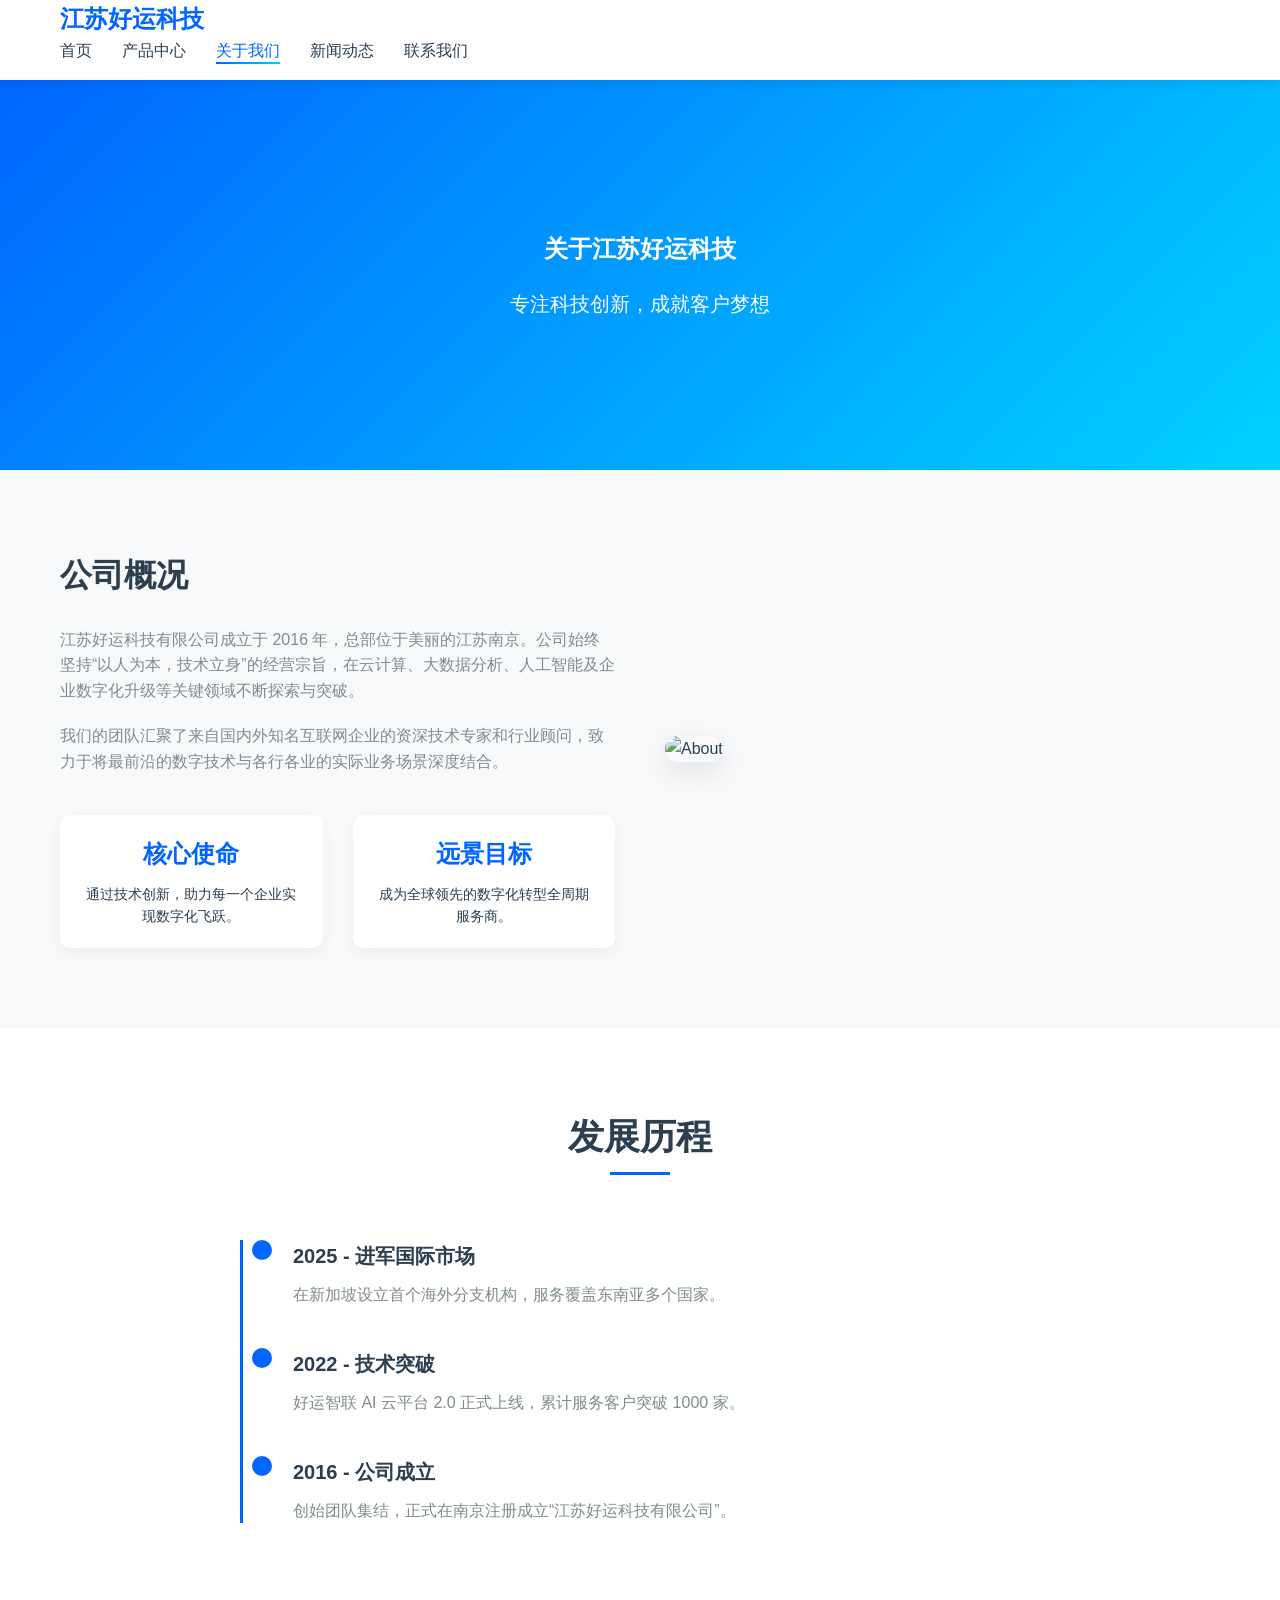
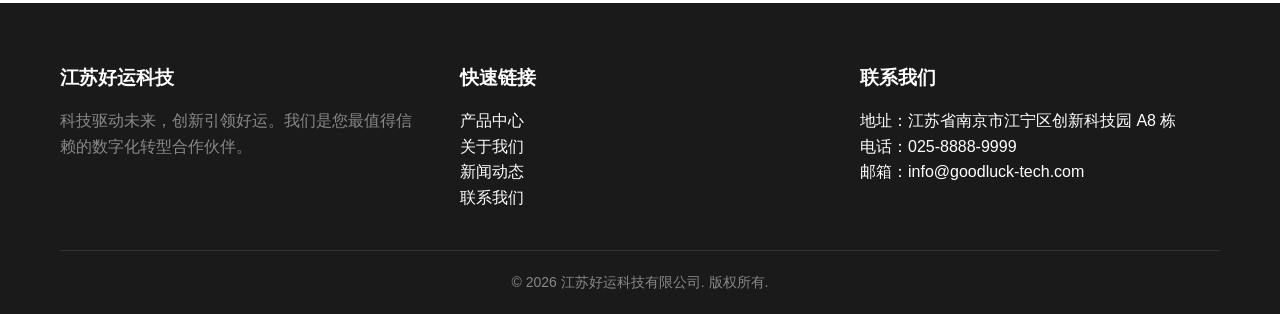
==== about.html @ 2116ad62 "init commit" ====
<!DOCTYPE html>
<html lang="zh-CN">
<head>
    <meta charset="UTF-8">
    <meta name="viewport" content="width=device-width, initial-scale=1.0">
    <title>关于我们 - 江苏好运科技有限公司</title>
    <link rel="stylesheet" href="css/style.css">
    <link rel="stylesheet" href="https://cdnjs.cloudflare.com/ajax/libs/font-awesome/6.0.0/css/all.min.css">
</head>
<body>
    <header>
        <div class="container nav">
            <a href="index.html" class="logo">江苏好运科技</a>
            <ul class="nav-links">
                <li><a href="index.html">首页</a></li>
                <li><a href="products.html">产品中心</a></li>
                <li><a href="about.html" class="active">关于我们</a></li>
                <li><a href="news.html">新闻动态</a></li>
                <li><a href="contact.html">联系我们</a></li>
            </ul>
        </div>
    </header>

    <main>
        <section class="banner-section" style="padding: 150px 0; background: var(--gradient-primary);">
            <div class="container">
                <h1>关于江苏好运科技</h1>
                <p style="margin-top: 20px; font-size: 20px;">专注科技创新，成就客户梦想</p>
            </div>
        </section>

        <section class="section">
            <div class="container">
                <div style="display: flex; align-items: center; gap: 50px;">
                    <div style="flex: 1;">
                        <h2 style="font-size: 32px; margin-bottom: 25px;">公司概况</h2>
                        <p style="color: var(--text-light); margin-bottom: 20px;">
                            江苏好运科技有限公司成立于 2016 年，总部位于美丽的江苏南京。公司始终坚持“以人为本，技术立身”的经营宗旨，在云计算、大数据分析、人工智能及企业数字化升级等关键领域不断探索与突破。
                        </p>
                        <p style="color: var(--text-light); margin-bottom: 20px;">
                            我们的团队汇聚了来自国内外知名互联网企业的资深技术专家和行业顾问，致力于将最前沿的数字技术与各行各业的实际业务场景深度结合。
                        </p>
                        <div style="display: flex; gap: 30px; margin-top: 40px;">
                            <div style="text-align: center; background: white; padding: 20px; border-radius: 10px; box-shadow: 0 5px 15px rgba(0,0,0,0.05); flex: 1;">
                                <h3 style="color: var(--primary-color); font-size: 24px;">核心使命</h3>
                                <p style="font-size: 14px; margin-top: 10px;">通过技术创新，助力每一个企业实现数字化飞跃。</p>
                            </div>
                            <div style="text-align: center; background: white; padding: 20px; border-radius: 10px; box-shadow: 0 5px 15px rgba(0,0,0,0.05); flex: 1;">
                                <h3 style="color: var(--primary-color); font-size: 24px;">远景目标</h3>
                                <p style="font-size: 14px; margin-top: 10px;">成为全球领先的数字化转型全周期服务商。</p>
                            </div>
                        </div>
                    </div>
                    <div style="flex: 1;">
                        <img src="https://images.unsplash.com/photo-1497366216548-37526070297c?auto=format&fit=crop&q=80&w=600" alt="About" style="width: 100%; border-radius: 20px; box-shadow: 0 10px 30px rgba(0,0,0,0.1);">
                    </div>
                </div>
            </div>
        </section>

        <section class="section" style="background: white;">
            <div class="container">
                <div class="section-title">
                    <h2>发展历程</h2>
                </div>
                <div style="max-width: 800px; margin: 0 auto; padding-left: 20px; border-left: 3px solid var(--primary-color);">
                    <div style="position: relative; margin-bottom: 40px; padding-left: 30px;">
                        <div style="position: absolute; left: -11px; top: 0; width: 20px; height: 20px; border-radius: 50%; background: var(--primary-color);"></div>
                        <h4 style="font-size: 20px;">2025 - 进军国际市场</h4>
                        <p style="color: var(--text-light); margin-top: 10px;">在新加坡设立首个海外分支机构，服务覆盖东南亚多个国家。</p>
                    </div>
                    <div style="position: relative; margin-bottom: 40px; padding-left: 30px;">
                        <div style="position: absolute; left: -11px; top: 0; width: 20px; height: 20px; border-radius: 50%; background: var(--primary-color);"></div>
                        <h4 style="font-size: 20px;">2022 - 技术突破</h4>
                        <p style="color: var(--text-light); margin-top: 10px;">好运智联 AI 云平台 2.0 正式上线，累计服务客户突破 1000 家。</p>
                    </div>
                    <div style="position: relative; padding-left: 30px;">
                        <div style="position: absolute; left: -11px; top: 0; width: 20px; height: 20px; border-radius: 50%; background: var(--primary-color);"></div>
                        <h4 style="font-size: 20px;">2016 - 公司成立</h4>
                        <p style="color: var(--text-light); margin-top: 10px;">创始团队集结，正式在南京注册成立“江苏好运科技有限公司”。</p>
                    </div>
                </div>
            </div>
        </section>
    </main>

    <footer>
        <div class="container">
            <div class="footer-grid">
                <div>
                    <h3>江苏好运科技</h3>
                    <p style="margin-top: 15px; color: #888;">科技驱动未来，创新引领好运。我们是您最值得信赖的数字化转型合作伙伴。</p>
                </div>
                <div>
                    <h3>快速链接</h3>
                    <ul style="margin-top: 15px;">
                        <li><a href="products.html">产品中心</a></li>
                        <li><a href="about.html">关于我们</a></li>
                        <li><a href="news.html">新闻动态</a></li>
                        <li><a href="contact.html">联系我们</a></li>
                    </ul>
                </div>
                <div>
                    <h3>联系我们</h3>
                    <ul style="margin-top: 15px;">
                        <li>地址：江苏省南京市江宁区创新科技园 A8 栋</li>
                        <li>电话：025-8888-9999</li>
                        <li>邮箱：info@goodluck-tech.com</li>
                    </ul>
                </div>
            </div>
            <div class="footer-bottom">
                <p>&copy; 2026 江苏好运科技有限公司. 版权所有.</p>
            </div>
        </div>
    </footer>
    <script src="js/main.js"></script>
</body>
</html>
---- css/style.css ----
:root {
    --primary-color: #0066ff;
    --secondary-color: #00d2ff;
    --accent-color: #f39c12;
    --text-dark: #2c3e50;
    --text-light: #7f8c8d;
    --bg-light: #f8f9fa;
    --white: #ffffff;
    --gradient-primary: linear-gradient(135deg, #0066ff 0%, #00d2ff 100%);
    --gradient-dark: linear-gradient(135deg, #1a2a6c 0%, #b21f1f 50%, #fdbb2d 100%);
}

* {
    margin: 0;
    padding: 0;
    box-sizing: border-box;
}

body {
    font-family: 'PingFang SC', 'Microsoft YaHei', sans-serif;
    line-height: 1.6;
    color: var(--text-dark);
    background-color: var(--bg-light);
    overflow-x: hidden;
}

a {
    text-decoration: none;
    color: inherit;
    transition: 0.3s;
}

ul {
    list-style: none;
}

.container {
    max-width: 1200px;
    margin: 0 auto;
    padding: 0 20px;
}

/* Header & Nav */
header {
    background: rgba(255, 255, 255, 0.95);
    backdrop-filter: blur(10px);
    height: 80px;
    position: sticky;
    top: 0;
    z-index: 1000;
    box-shadow: 0 2px 10px rgba(0,0,0,0.1);
}

nav {
    display: flex;
    justify-content: space-between;
    align-items: center;
    height: 100%;
}

.logo {
    font-size: 24px;
    font-weight: bold;
    color: var(--primary-color);
    display: flex;
    align-items: center;
}

.nav-links {
    display: flex;
    gap: 30px;
}

.nav-links a {
    font-size: 16px;
    font-weight: 500;
    position: relative;
    padding: 5px 0;
}

.nav-links a:hover, .nav-links a.active {
    color: var(--primary-color);
}

.nav-links a::after {
    content: '';
    position: absolute;
    bottom: 0;
    left: 0;
    width: 0;
    height: 2px;
    background: var(--gradient-primary);
    transition: 0.3s;
}

.nav-links a:hover::after, .nav-links a.active::after {
    width: 100%;
}

/* Slider Section */
.slider-container {
    width: 100%;
    height: 600px;
    position: relative;
    overflow: hidden;
    background: #000;
}

.slider-item {
    position: absolute;
    top: 0;
    left: 0;
    width: 100%;
    height: 100%;
    opacity: 0;
    transition: opacity 0.8s ease-in-out;
    display: flex;
    align-items: center;
    justify-content: center;
    background-size: cover;
    background-position: center;
}

.slider-item.active {
    opacity: 1;
}

.slider-overlay {
    position: absolute;
    top: 0;
    left: 0;
    width: 100%;
    height: 100%;
    background: rgba(0, 0, 0, 0.4);
}

.slider-content {
    position: relative;
    z-index: 10;
    text-align: center;
    color: var(--white);
    max-width: 800px;
    padding: 20px;
}

.slider-content h1 {
    font-size: 48px;
    margin-bottom: 20px;
    animation: fadeInUp 1s ease;
}

.slider-content p {
    font-size: 20px;
    margin-bottom: 30px;
    animation: fadeInUp 1s ease 0.2s;
    animation-fill-mode: both;
}

.btn-primary {
    display: inline-block;
    padding: 12px 35px;
    background: var(--gradient-primary);
    color: var(--white);
    border-radius: 30px;
    font-weight: bold;
    box-shadow: 0 4px 15px rgba(0,102,255,0.3);
}

/* Sections */
.section {
    padding: 80px 0;
}

.section-title {
    text-align: center;
    margin-bottom: 60px;
}

.section-title h2 {
    font-size: 36px;
    margin-bottom: 15px;
    position: relative;
    display: inline-block;
}

.section-title h2::after {
    content: '';
    position: absolute;
    bottom: -10px;
    left: 50%;
    transform: translateX(-50%);
    width: 60px;
    height: 3px;
    background: var(--primary-color);
}

/* Feature Cards */
.features-grid {
    display: grid;
    grid-template-columns: repeat(auto-fit, minmax(280px, 1fr));
    gap: 30px;
}

.feature-card {
    background: var(--white);
    padding: 40px;
    border-radius: 15px;
    text-align: center;
    transition: 0.3s;
    box-shadow: 0 5px 20px rgba(0,0,0,0.05);
}

.feature-card:hover {
    transform: translateY(-10px);
    box-shadow: 0 15px 30px rgba(0,0,0,0.1);
}

.feature-icon {
    font-size: 40px;
    margin-bottom: 20px;
    background: var(--gradient-primary);
    -webkit-background-clip: text;
    -webkit-text-fill-color: transparent;
}

/* Banner Section (Non-white) */
.banner-section {
    background: var(--gradient-primary);
    color: var(--white);
    text-align: center;
    padding: 100px 0;
}

/* Footer */
footer {
    background: #1a1a1a;
    color: #fff;
    padding: 60px 0 20px;
}

.footer-grid {
    display: grid;
    grid-template-columns: repeat(auto-fit, minmax(200px, 1fr));
    gap: 40px;
    margin-bottom: 40px;
}

.footer-bottom {
    text-align: center;
    border-top: 1px solid #333;
    padding-top: 20px;
    font-size: 14px;
    color: #888;
}

@keyframes fadeInUp {
    from {
        opacity: 0;
        transform: translateY(30px);
    }
    to {
        opacity: 1;
        transform: translateY(0);
    }
}

/* Responsive */
@media (max-width: 768px) {
    .slider-content h1 { font-size: 32px; }
    .nav-links { display: none; }
}
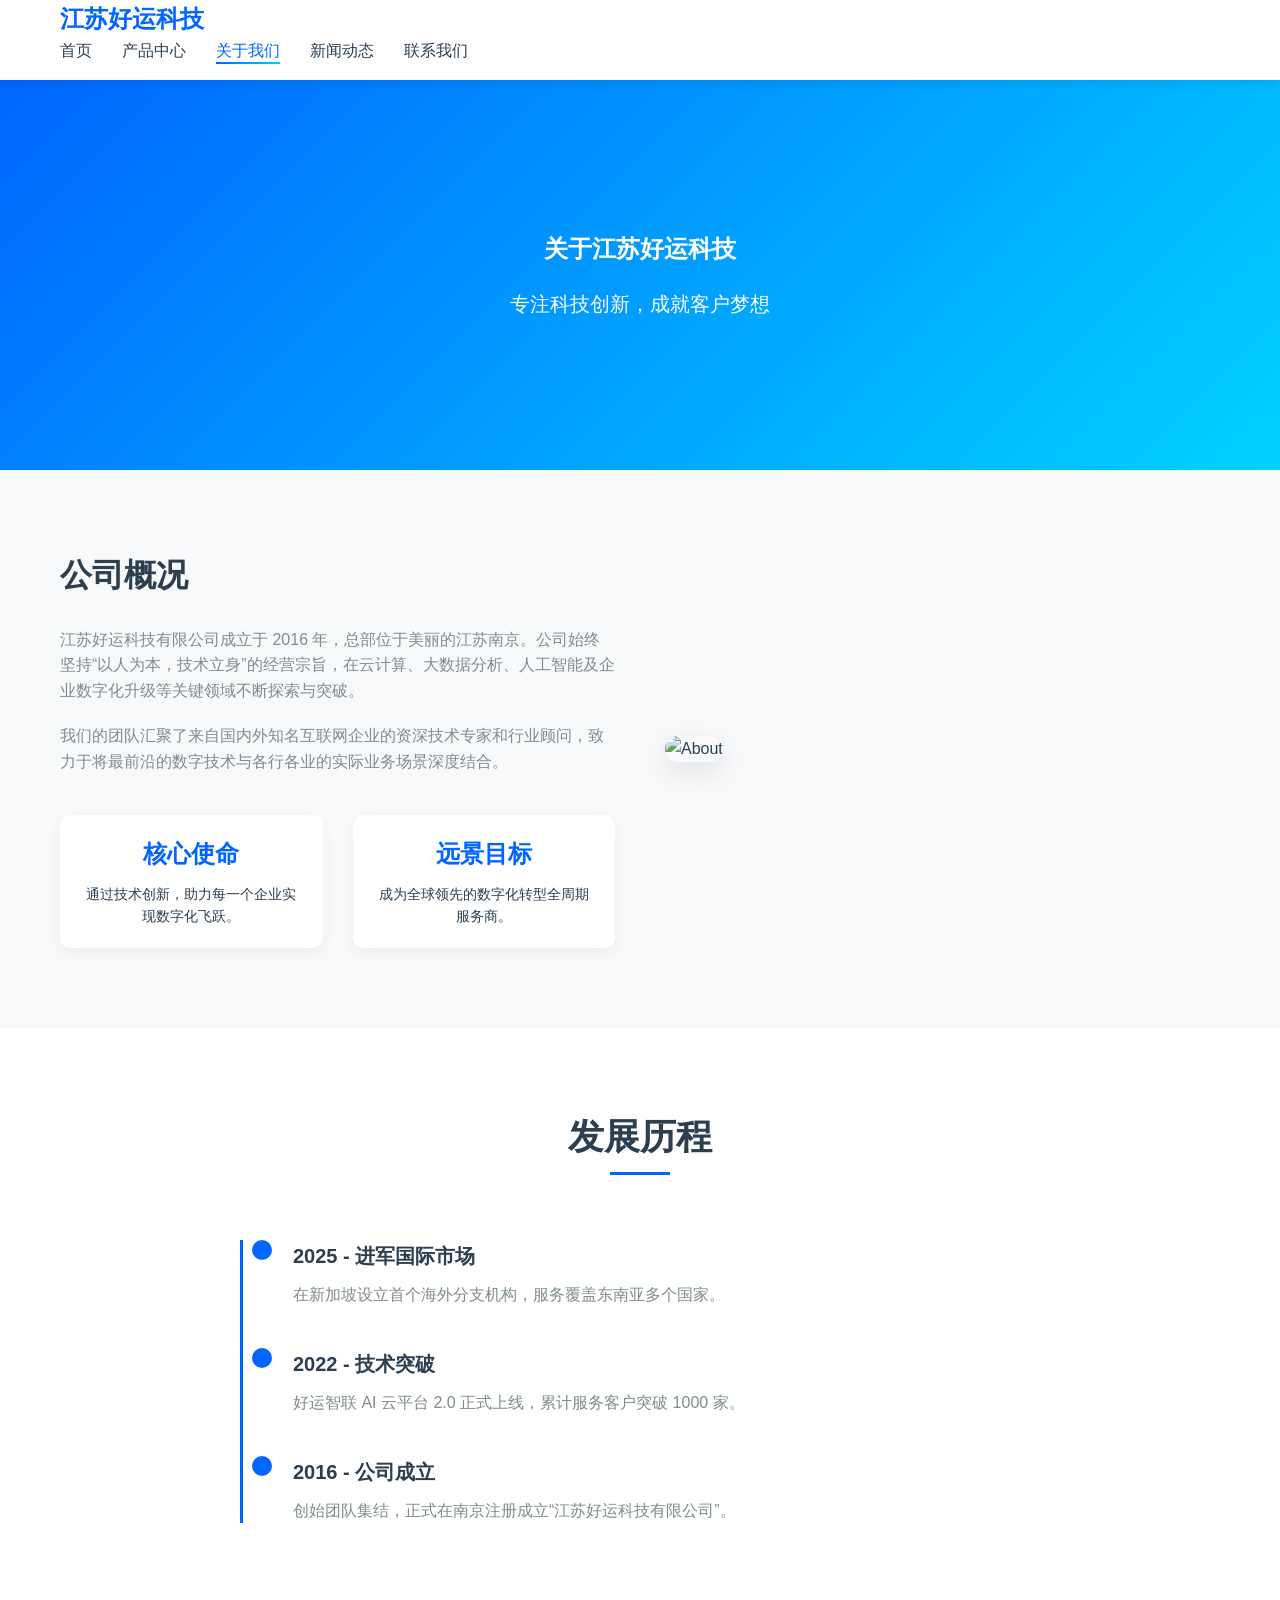
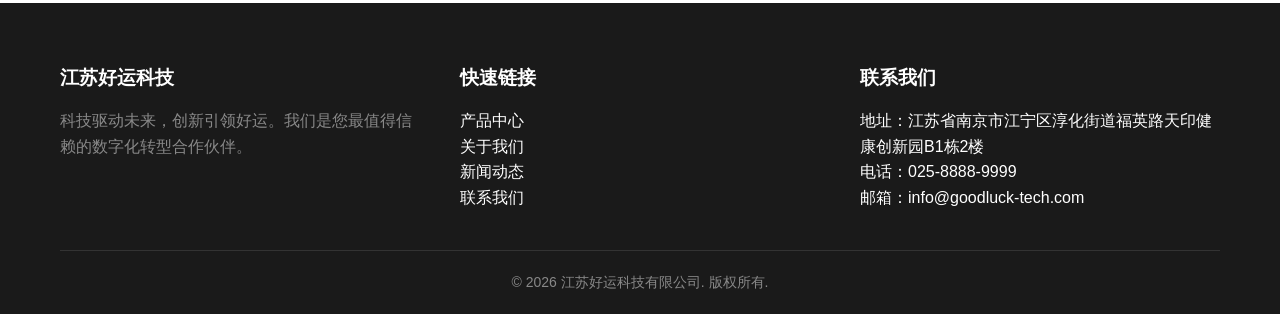
==== commit 81418a92: "更新: 修改公司地址并集成百度地图到联系我们页面" ====
--- a/about.html
+++ b/about.html
@@ -103,7 +103,7 @@
                 <div>
                     <h3>联系我们</h3>
                     <ul style="margin-top: 15px;">
-                        <li>地址：江苏省南京市江宁区创新科技园 A8 栋</li>
+                        <li>地址：江苏省南京市江宁区淳化街道福英路天印健康创新园B1栋2楼</li>
                         <li>电话：025-8888-9999</li>
                         <li>邮箱：info@goodluck-tech.com</li>
                     </ul>
--- a/css/style.css
+++ b/css/style.css
@@ -166,6 +166,36 @@
     box-shadow: 0 4px 15px rgba(0,102,255,0.3);
 }
 
+/* Slider Dots */
+.slider-dots {
+    position: absolute;
+    bottom: 30px;
+    left: 50%;
+    transform: translateX(-50%);
+    z-index: 20;
+    display: flex;
+    gap: 15px;
+}
+
+.dot {
+    width: 12px;
+    height: 12px;
+    background: rgba(255, 255, 255, 0.4);
+    border-radius: 50%;
+    cursor: pointer;
+    transition: all 0.3s ease;
+}
+
+.dot:hover {
+    background: rgba(255, 255, 255, 0.7);
+}
+
+.dot.active {
+    background: var(--white);
+    transform: scale(1.3);
+    box-shadow: 0 0 10px rgba(255, 255, 255, 0.5);
+}
+
 /* Sections */
 .section {
     padding: 80px 0;
